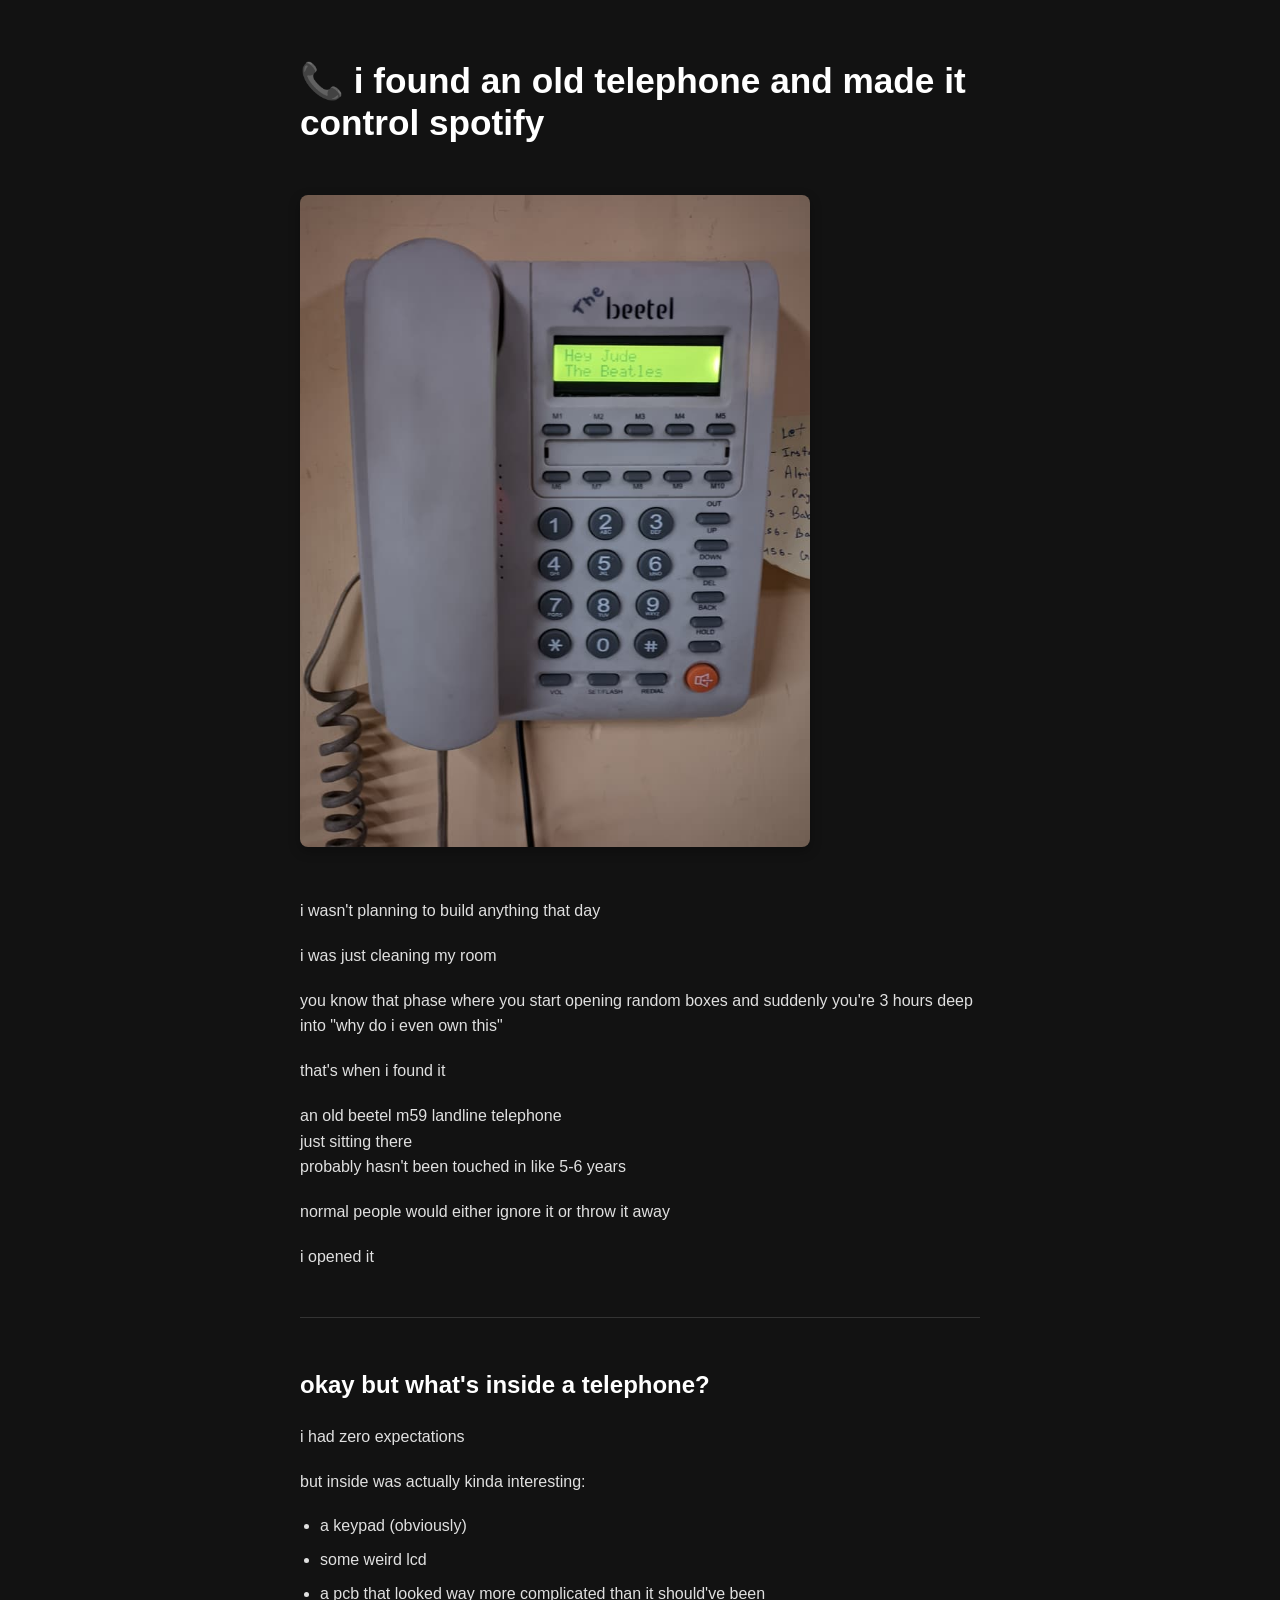
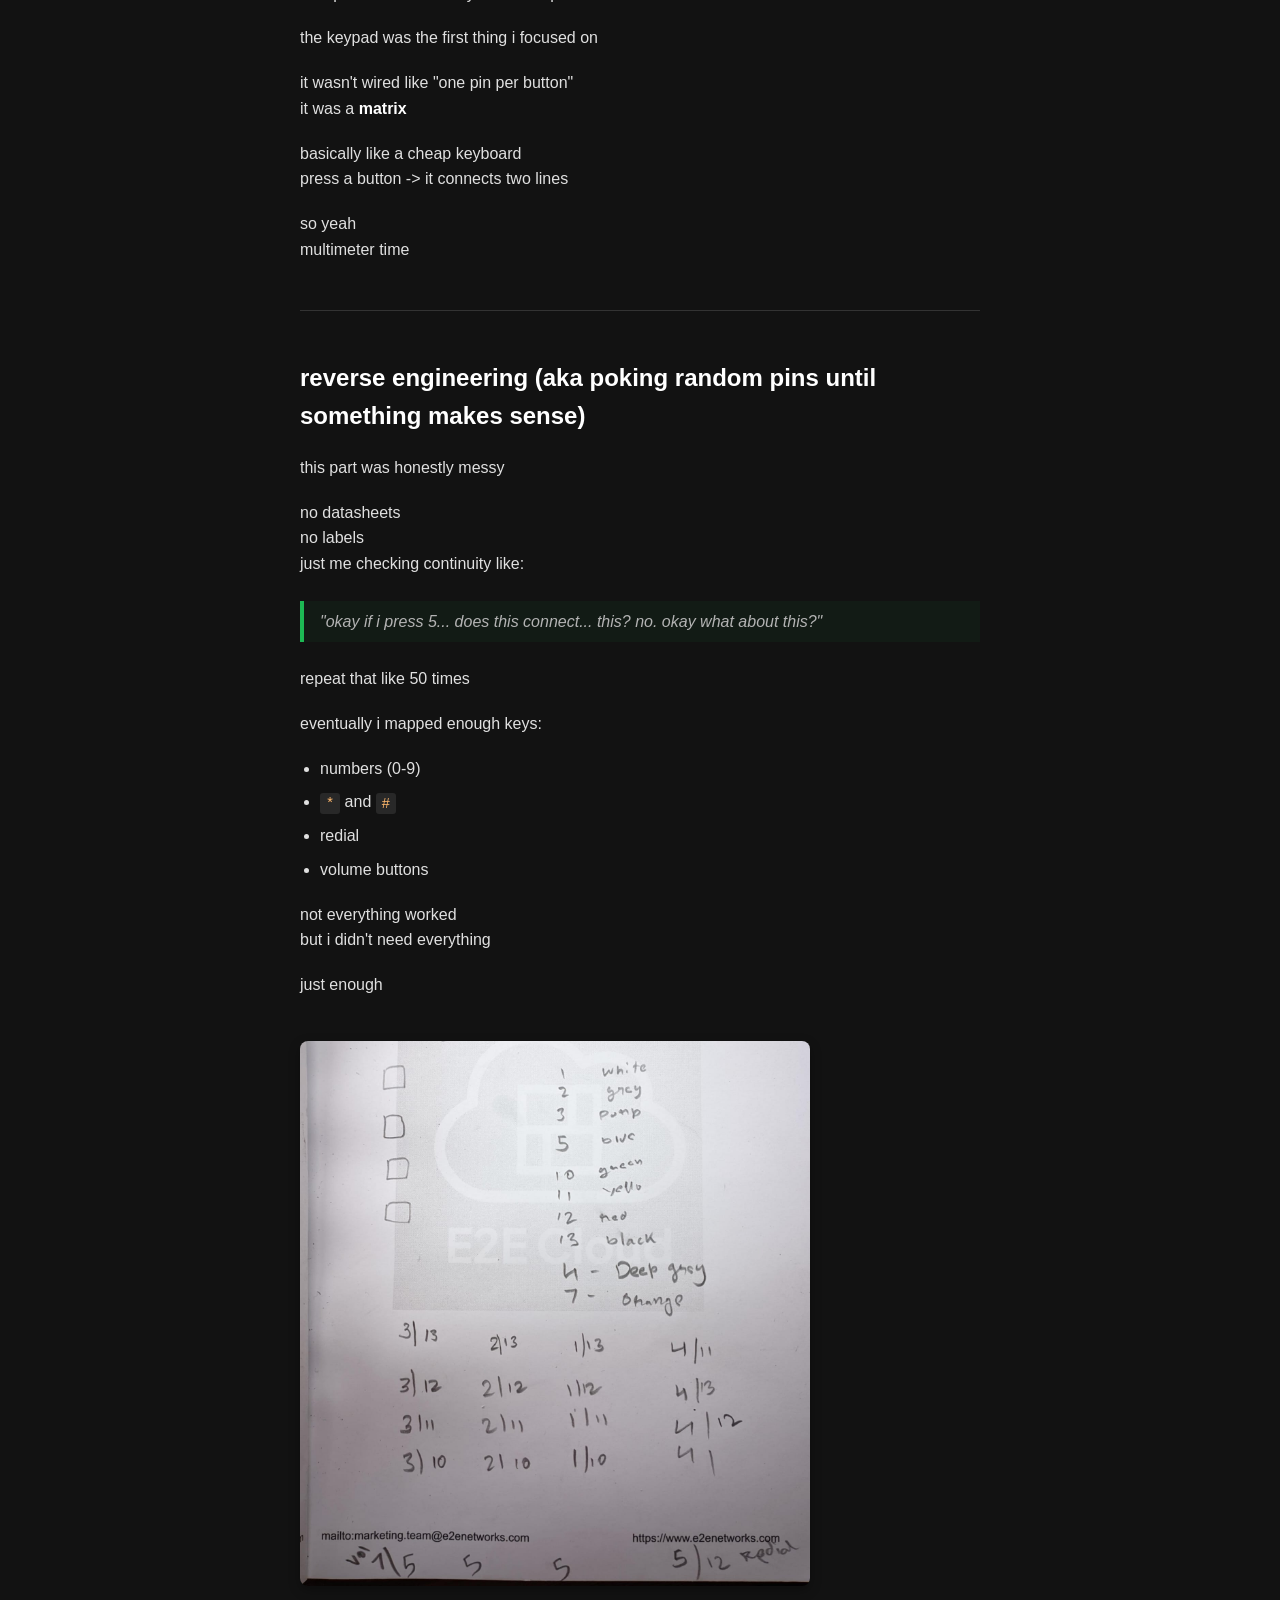
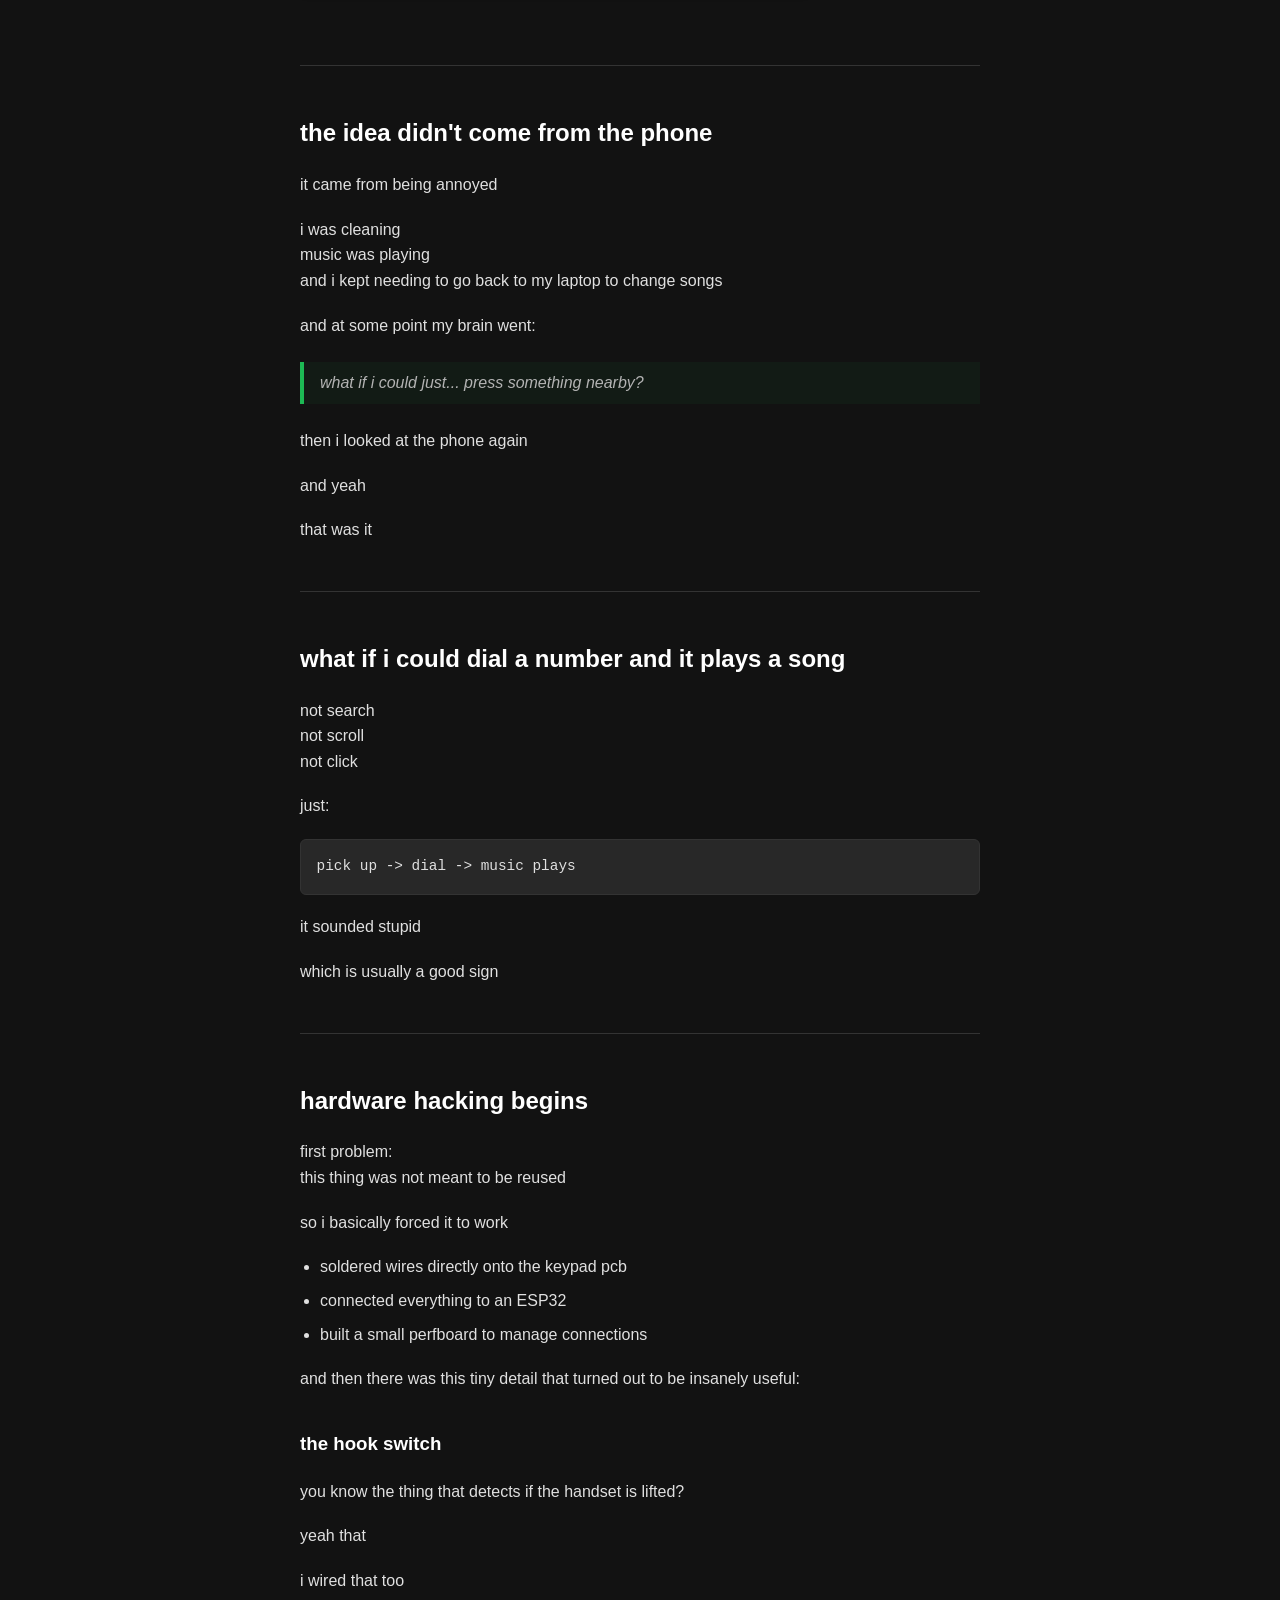
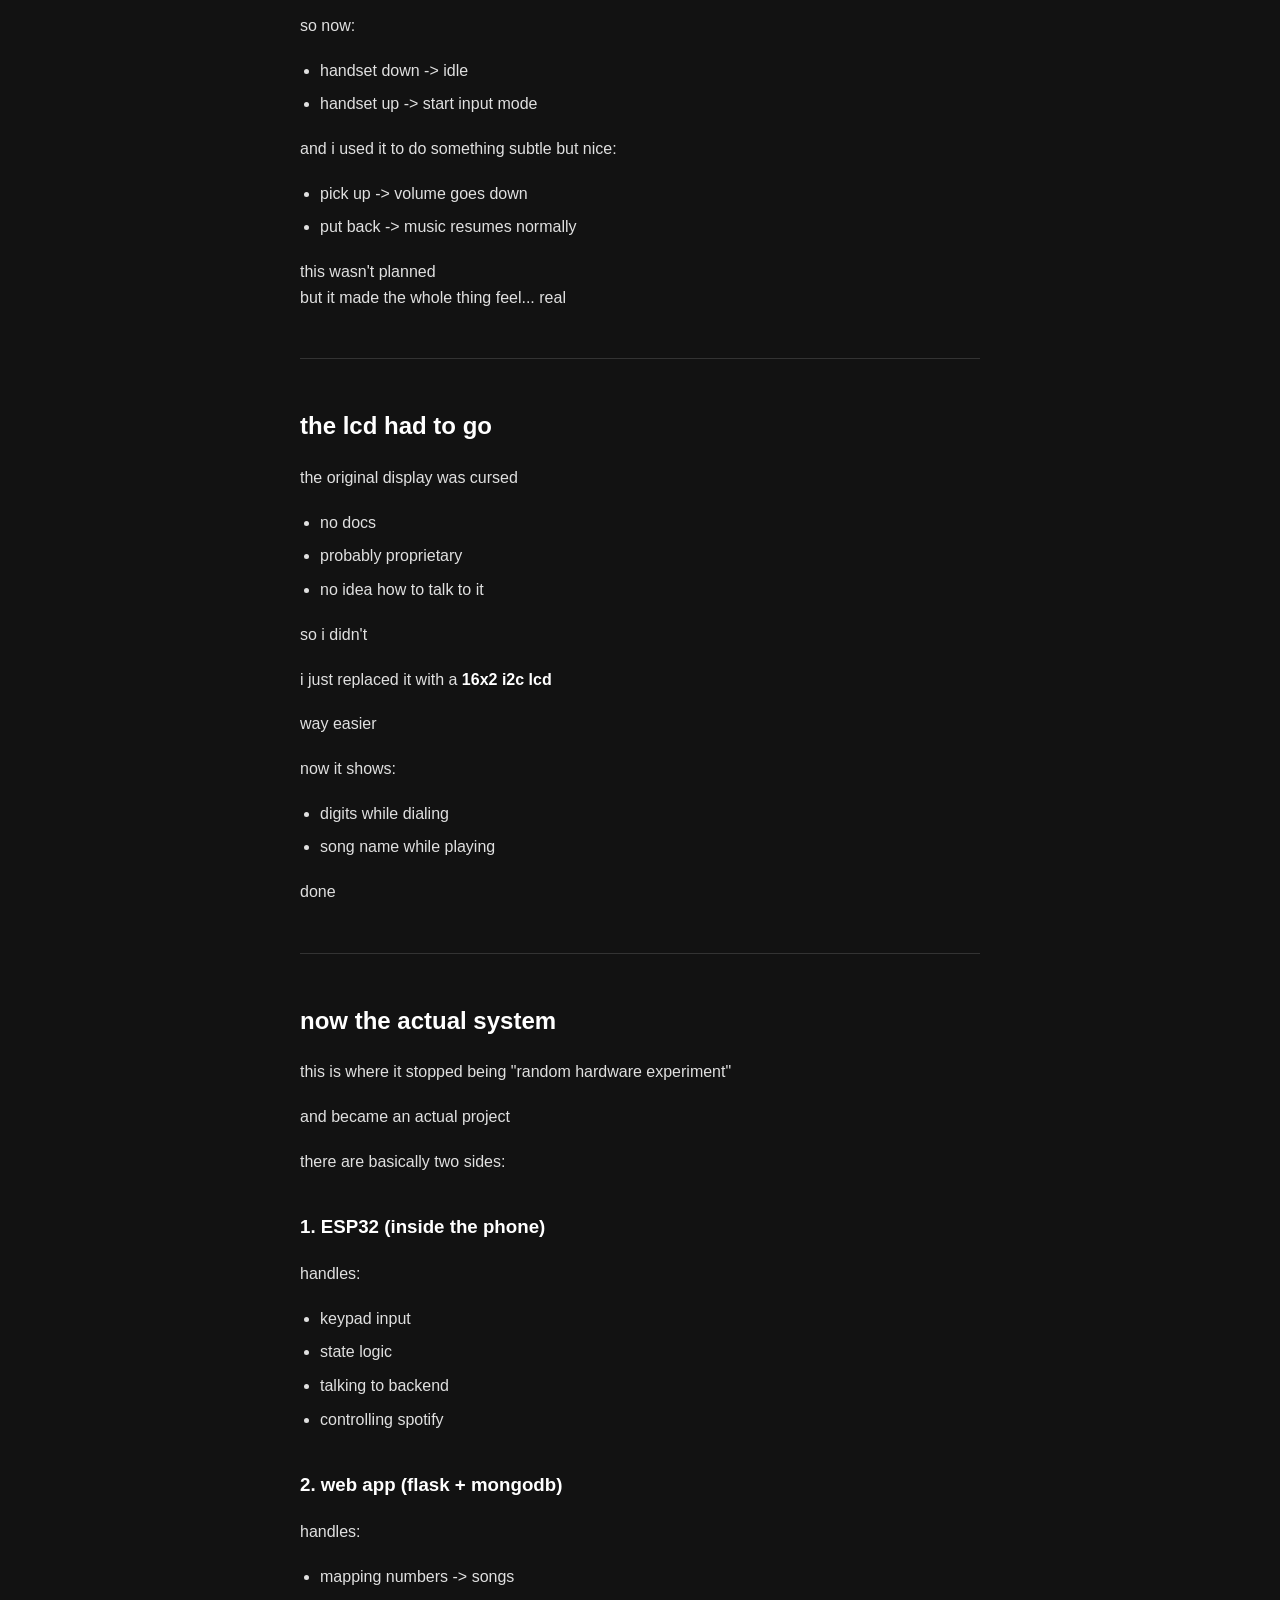
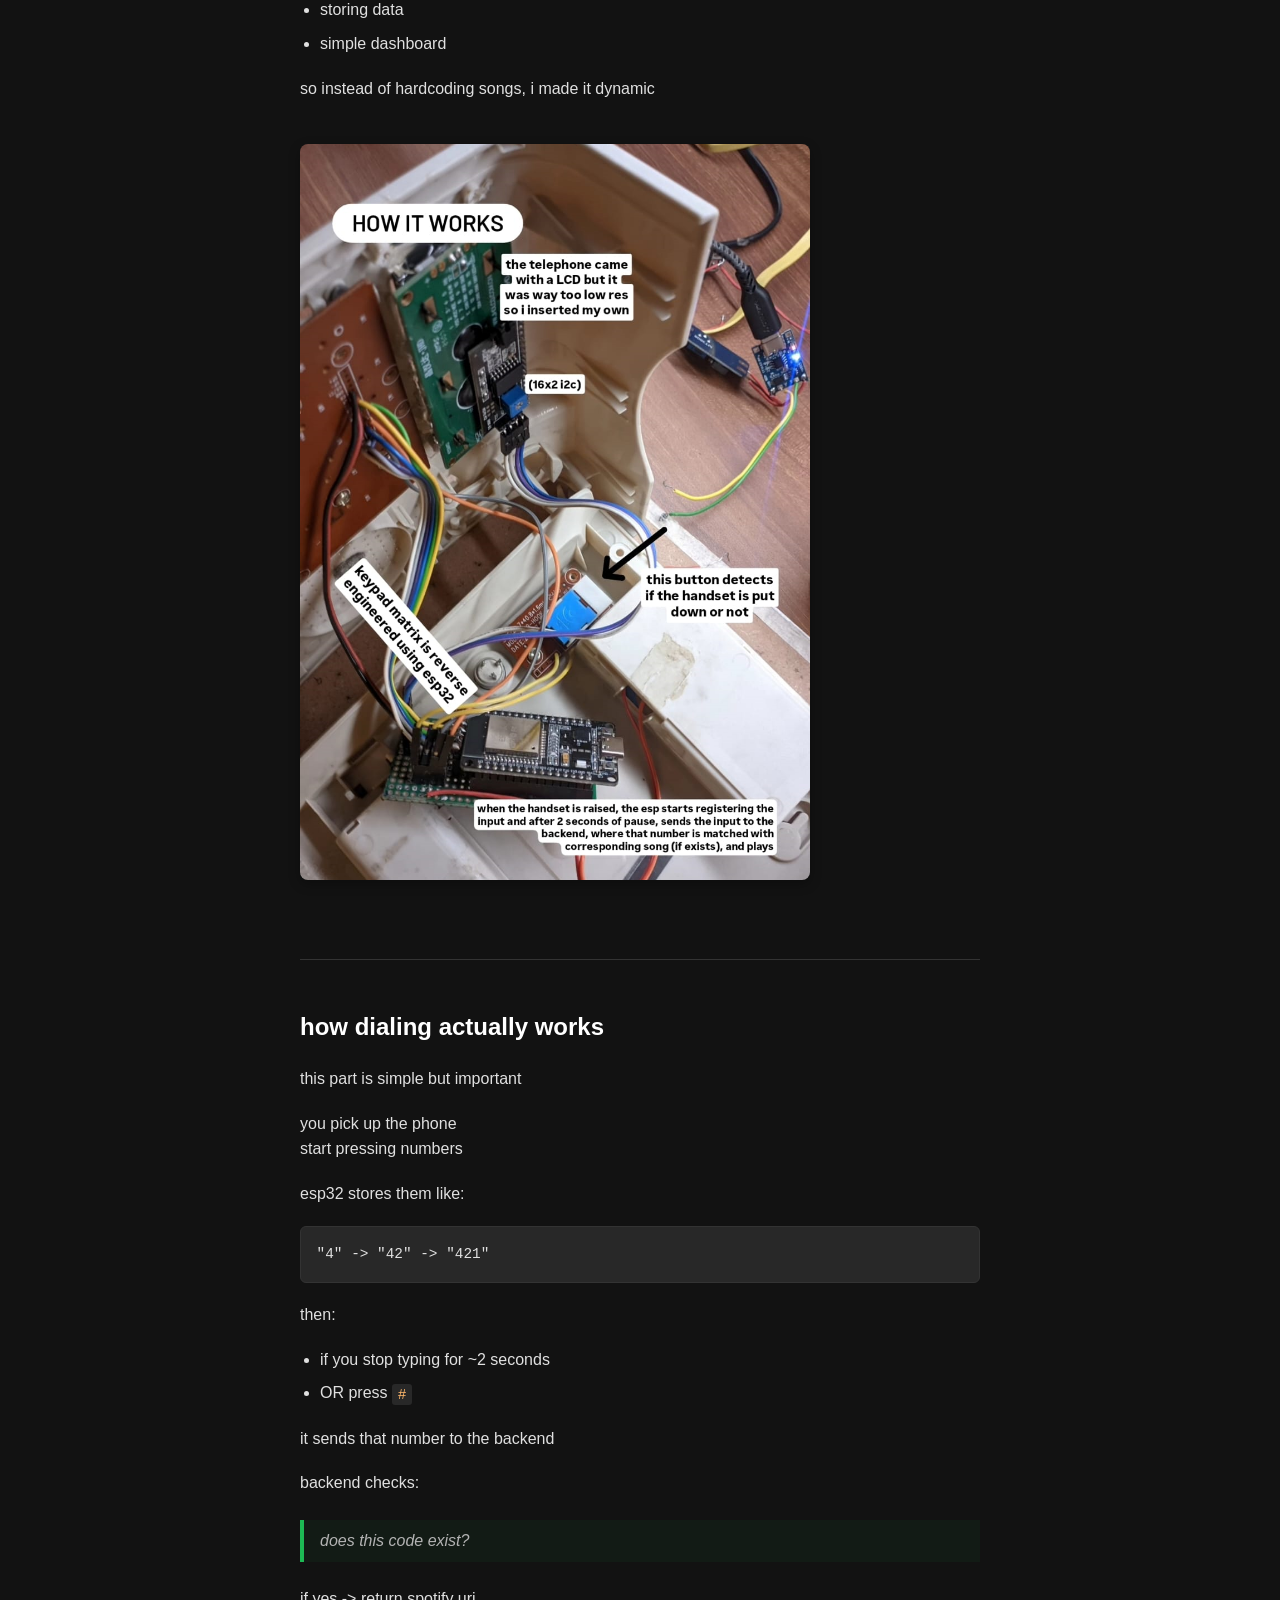
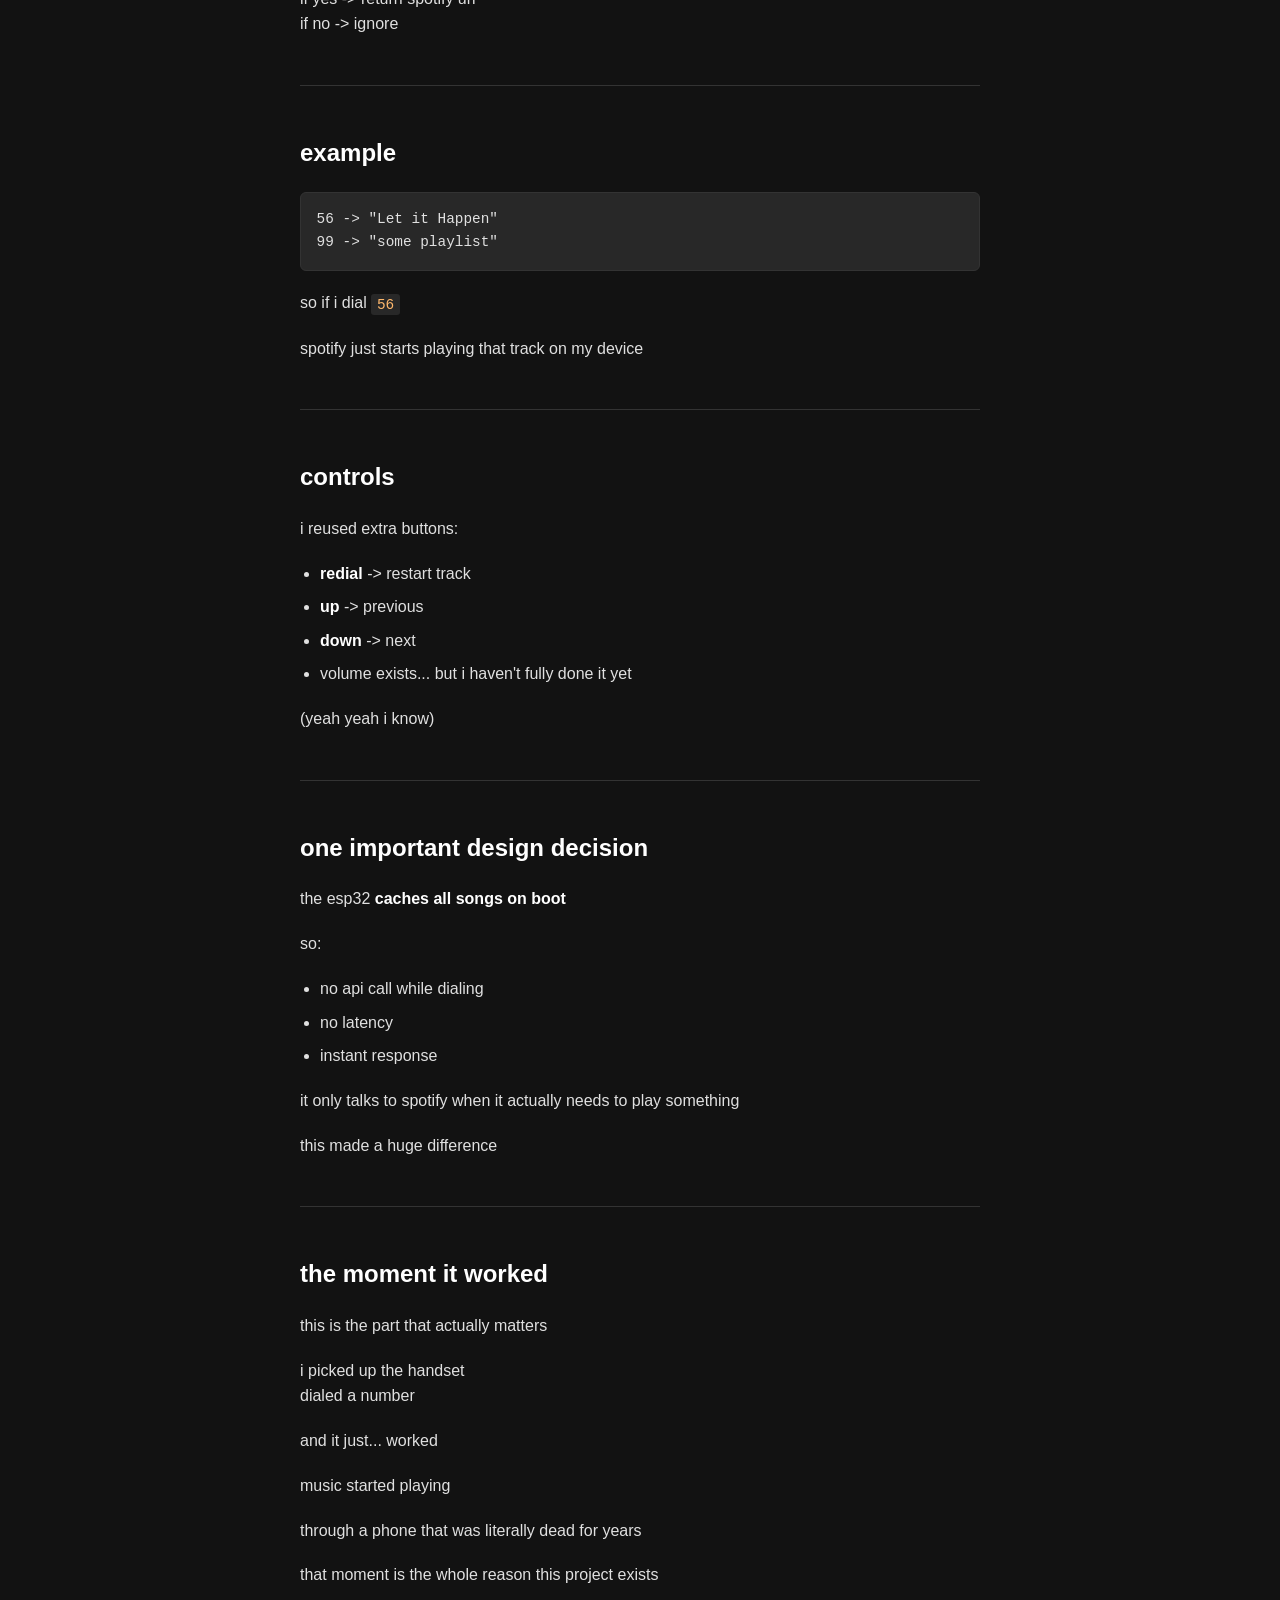
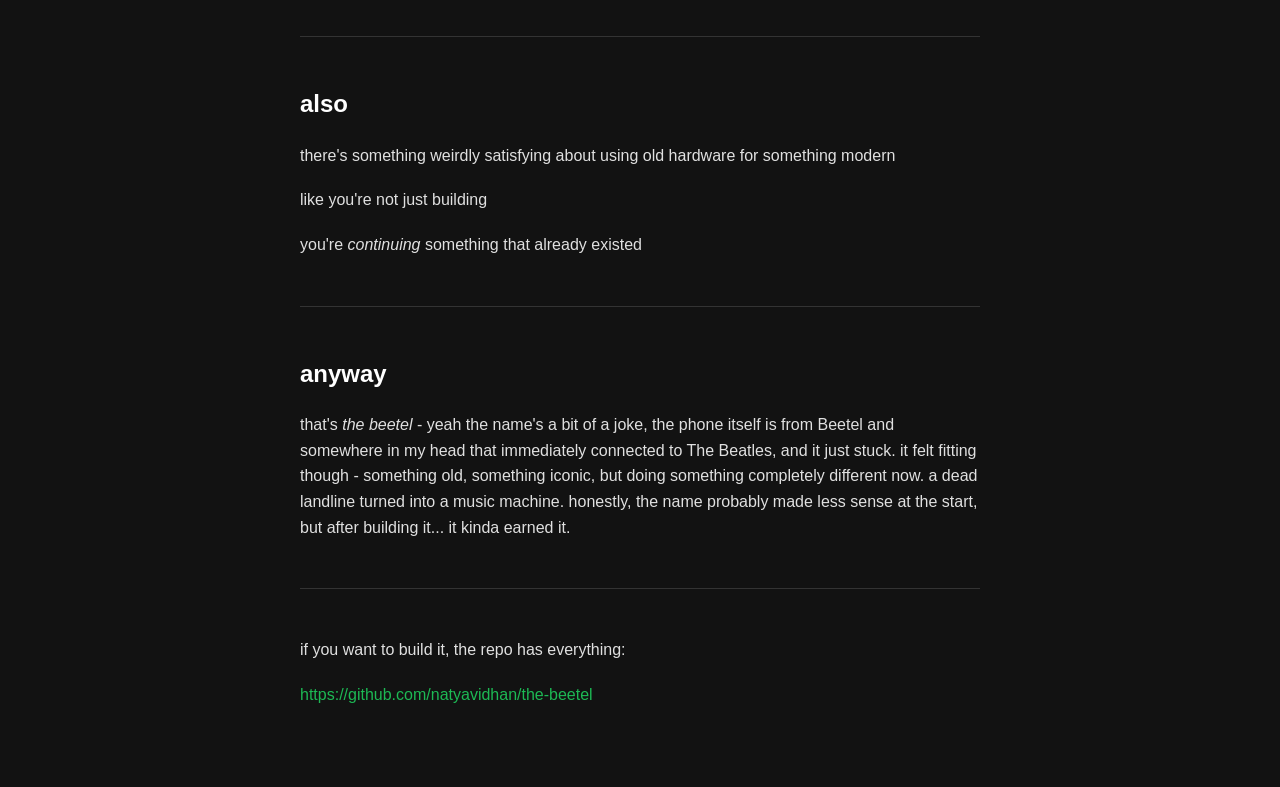
==== index.html @ 9676b518 "init" ====
﻿<!DOCTYPE html>
<html lang="en">
<head>
    <meta charset="UTF-8">
    <meta name="viewport" content="width=device-width, initial-scale=1.0">
    <title>i found an old telephone and made it control spotify</title>
    <style>
        :root {
            --bg-color: #121212;
            --text-color: #e0e0e0;
            --heading-color: #ffffff;
            --accent-color: #1DB954; /* Spotify green */
            --code-bg: #282828;
            --border-color: #333333;
        }
        body {
            background-color: var(--bg-color);
            color: var(--text-color);
            font-family: -apple-system, BlinkMacSystemFont, "Segoe UI", Roboto, Helvetica, Arial, sans-serif;
            line-height: 1.6;
            margin: 0;
            padding: 20px;
            display: flex;
            justify-content: center;
        }
        .container {
            max-width: 680px;
            width: 100%;
            padding: 40px 0;
        }
        h1, h2, h3 {
            color: var(--heading-color);
            margin-top: 2em;
            margin-bottom: 0.75em;
            font-weight: 600;
        }
        h1 {
            font-size: 2.2em;
            line-height: 1.2;
            margin-top: 0;
            color: var(--heading-color);
        }
        p {
            margin: 1.2em 0;
        }
        ul {
            padding-left: 20px;
            margin: 1.2em 0;
        }
        li {
            margin-bottom: 0.5em;
        }
        blockquote {
            border-left: 4px solid var(--accent-color);
            margin: 1.5em 0;
            padding: 0.5em 1em;
            color: #b3b3b3;
            background-color: rgba(29, 185, 84, 0.05);
            font-style: italic;
        }
        pre {
            background-color: var(--code-bg);
            padding: 1.2em;
            border-radius: 6px;
            overflow-x: auto;
            border: 1px solid var(--border-color);
            margin: 1.5em 0;
        }
        code {
            background-color: var(--code-bg);
            padding: 0.2em 0.4em;
            border-radius: 3px;
            font-family: "Courier New", Courier, monospace;
            font-size: 0.9em;
            color: #ffb86c;
        }
        pre code {
            color: inherit;
            background-color: transparent;
            padding: 0;
        }
        hr {
            border: 0;
            border-top: 1px solid var(--border-color);
            margin: 3em 0;
        }
        a {
            color: var(--accent-color);
            text-decoration: none;
            transition: opacity 0.2s ease;
        }
        a:hover {
            opacity: 0.8;
            text-decoration: underline;
        }
        strong {
            color: #ffffff;
        }

        img {
            max-width: 75%;
            border-radius: 8px;
            margin: 1.5em 0;
            box-shadow: 0 4px 12px rgba(0, 0, 0, 0.3);
        }
    </style>
</head>
<body>
    <div class="container">
        <h1>📞 i found an old telephone and made it control spotify</h1>
        <img src="/assets/final.png" alt="Final Project Image">
        
        <p>i wasn't planning to build anything that day</p>
        <p>i was just cleaning my room</p>
        <p>you know that phase where you start opening random boxes and suddenly you're 3 hours deep into "why do i even own this"</p>
        <p>that's when i found it</p>
        
        <p>an old beetel m59 landline telephone<br>
        just sitting there<br>
        probably hasn't been touched in like 5-6 years</p>
        
        <p>normal people would either ignore it or throw it away</p>
        <p>i opened it</p>

        <hr>

        <h2>okay but what's inside a telephone?</h2>
        <p>i had zero expectations</p>
        <p>but inside was actually kinda interesting:</p>
        <ul>
            <li>a keypad (obviously)</li>
            <li>some weird lcd</li>
            <li>a pcb that looked way more complicated than it should've been</li>
        </ul>

        <p>the keypad was the first thing i focused on</p>
        <p>it wasn't wired like "one pin per button"<br>
        it was a <strong>matrix</strong></p>

        <p>basically like a cheap keyboard<br>
        press a button -> it connects two lines</p>

        <p>so yeah<br>
        multimeter time</p>

        <hr>

        <h2>reverse engineering (aka poking random pins until something makes sense)</h2>
        <p>this part was honestly messy</p>
        <p>no datasheets<br>
        no labels<br>
        just me checking continuity like:</p>

        <blockquote>"okay if i press 5... does this connect... this? no. okay what about this?"</blockquote>

        <p>repeat that like 50 times</p>
        <p>eventually i mapped enough keys:</p>

        <ul>
            <li>numbers (0-9)</li>
            <li><code>*</code> and <code>#</code></li>
            <li>redial</li>
            <li>volume buttons</li>
        </ul>

        <p>not everything worked<br>
        but i didn't need everything</p>
        <p>just enough</p>

        <img src="/assets/mapping.png" alt="">

        <hr>

        <h2>the idea didn't come from the phone</h2>
        <p>it came from being annoyed</p>
        
        <p>i was cleaning<br>
        music was playing<br>
        and i kept needing to go back to my laptop to change songs</p>

        <p>and at some point my brain went:</p>

        <blockquote>what if i could just... press something nearby?</blockquote>

        <p>then i looked at the phone again</p>
        <p>and yeah</p>
        <p>that was it</p>

        <hr>

        <h2>what if i could dial a number and it plays a song</h2>
        <p>not search<br>
        not scroll<br>
        not click</p>

        <p>just:</p>

        <pre><code>pick up -> dial -> music plays</code></pre>

        <p>it sounded stupid</p>
        <p>which is usually a good sign</p>

        <hr>

        <h2>hardware hacking begins</h2>
        
        <p>first problem:<br>
        this thing was not meant to be reused</p>

        <p>so i basically forced it to work</p>
        <ul>
            <li>soldered wires directly onto the keypad pcb</li>
            <li>connected everything to an ESP32</li>
            <li>built a small perfboard to manage connections</li>
        </ul>

        <p>and then there was this tiny detail that turned out to be insanely useful:</p>

        <h3>the hook switch</h3>

        <p>you know the thing that detects if the handset is lifted?</p>
        <p>yeah that</p>
        <p>i wired that too</p>

        <p>so now:</p>
        <ul>
            <li>handset down -> idle</li>
            <li>handset up -> start input mode</li>
        </ul>

        <p>and i used it to do something subtle but nice:</p>
        <ul>
            <li>pick up -> volume goes down</li>
            <li>put back -> music resumes normally</li>
        </ul>

        <p>this wasn't planned<br>
        but it made the whole thing feel... real</p>

        <hr>

        <h2>the lcd had to go</h2>

        <p>the original display was cursed</p>
        <ul>
            <li>no docs</li>
            <li>probably proprietary</li>
            <li>no idea how to talk to it</li>
        </ul>

        <p>so i didn't</p>

        <p>i just replaced it with a <strong>16x2 i2c lcd</strong></p>

        <p>way easier</p>

        <p>now it shows:</p>
        <ul>
            <li>digits while dialing</li>
            <li>song name while playing</li>
        </ul>

        <p>done</p>

        <hr>

        <h2>now the actual system</h2>

        <p>this is where it stopped being "random hardware experiment"</p>
        <p>and became an actual project</p>

        <p>there are basically two sides:</p>

        <h3>1. ESP32 (inside the phone)</h3>
        <p>handles:</p>
        <ul>
            <li>keypad input</li>
            <li>state logic</li>
            <li>talking to backend</li>
            <li>controlling spotify</li>
        </ul>

        <h3>2. web app (flask + mongodb)</h3>
        <p>handles:</p>
        <ul>
            <li>mapping numbers -> songs</li>
            <li>storing data</li>
            <li>simple dashboard</li>
        </ul>

        <p>so instead of hardcoding songs, i made it dynamic</p>

        <img src="/assets/works.png" alt="">

        <hr>

        <h2>how dialing actually works</h2>

        <p>this part is simple but important</p>
        
        <p>you pick up the phone<br>
        start pressing numbers</p>

        <p>esp32 stores them like:</p>

        <pre><code>"4" -> "42" -> "421"</code></pre>

        <p>then:</p>
        <ul>
            <li>if you stop typing for ~2 seconds</li>
            <li>OR press <code>#</code></li>
        </ul>

        <p>it sends that number to the backend</p>

        <p>backend checks:</p>
        <blockquote>does this code exist?</blockquote>

        <p>if yes -> return spotify uri<br>
        if no -> ignore</p>

        <hr>

        <h2>example</h2>

        <pre><code>56 -> "Let it Happen"
99 -> "some playlist"</code></pre>

        <p>so if i dial <code>56</code></p>
        <p>spotify just starts playing that track on my device</p>
        
        <hr>

        <h2>controls</h2>
        <p>i reused extra buttons:</p>
        <ul>
            <li><strong>redial</strong> -> restart track</li>
            <li><strong>up</strong> -> previous</li>
            <li><strong>down</strong> -> next</li>
            <li>volume exists... but i haven't fully done it yet</li>
        </ul>

        <p>(yeah yeah i know)</p>

        <hr>

        <h2>one important design decision</h2>
        <p>the esp32 <strong>caches all songs on boot</strong></p>
        <p>so:</p>
        <ul>
            <li>no api call while dialing</li>
            <li>no latency</li>
            <li>instant response</li>
        </ul>

        <p>it only talks to spotify when it actually needs to play something</p>
        <p>this made a huge difference</p>

        <hr>

        <h2>the moment it worked</h2>
        <p>this is the part that actually matters</p>

        <p>i picked up the handset<br>
        dialed a number</p>

        <p>and it just... worked</p>
        <p>music started playing</p>
        <p>through a phone that was literally dead for years</p>

        <p>that moment is the whole reason this project exists</p>

        <hr>

        <h2>also</h2>
        <p>there's something weirdly satisfying about using old hardware for something modern</p>
        
        <p>like you're not just building</p>
        <p>you're <em>continuing</em> something that already existed</p>

        <hr>

        <h2>anyway</h2>
        <p>that's <em>the beetel</em> - yeah the name's a bit of a joke, the phone itself is from Beetel and somewhere in my head that immediately connected to The Beatles, and it just stuck. it felt fitting though - something old, something iconic, but doing something completely different now. a dead landline turned into a music machine. honestly, the name probably made less sense at the start, but after building it... it kinda earned it.</p>

        <hr>

        <p>if you want to build it, the repo has everything:</p>
        <p><a href="https://github.com/natyavidhan/the-beetel">https://github.com/natyavidhan/the-beetel</a></p>

    </div>
</body>
</html>
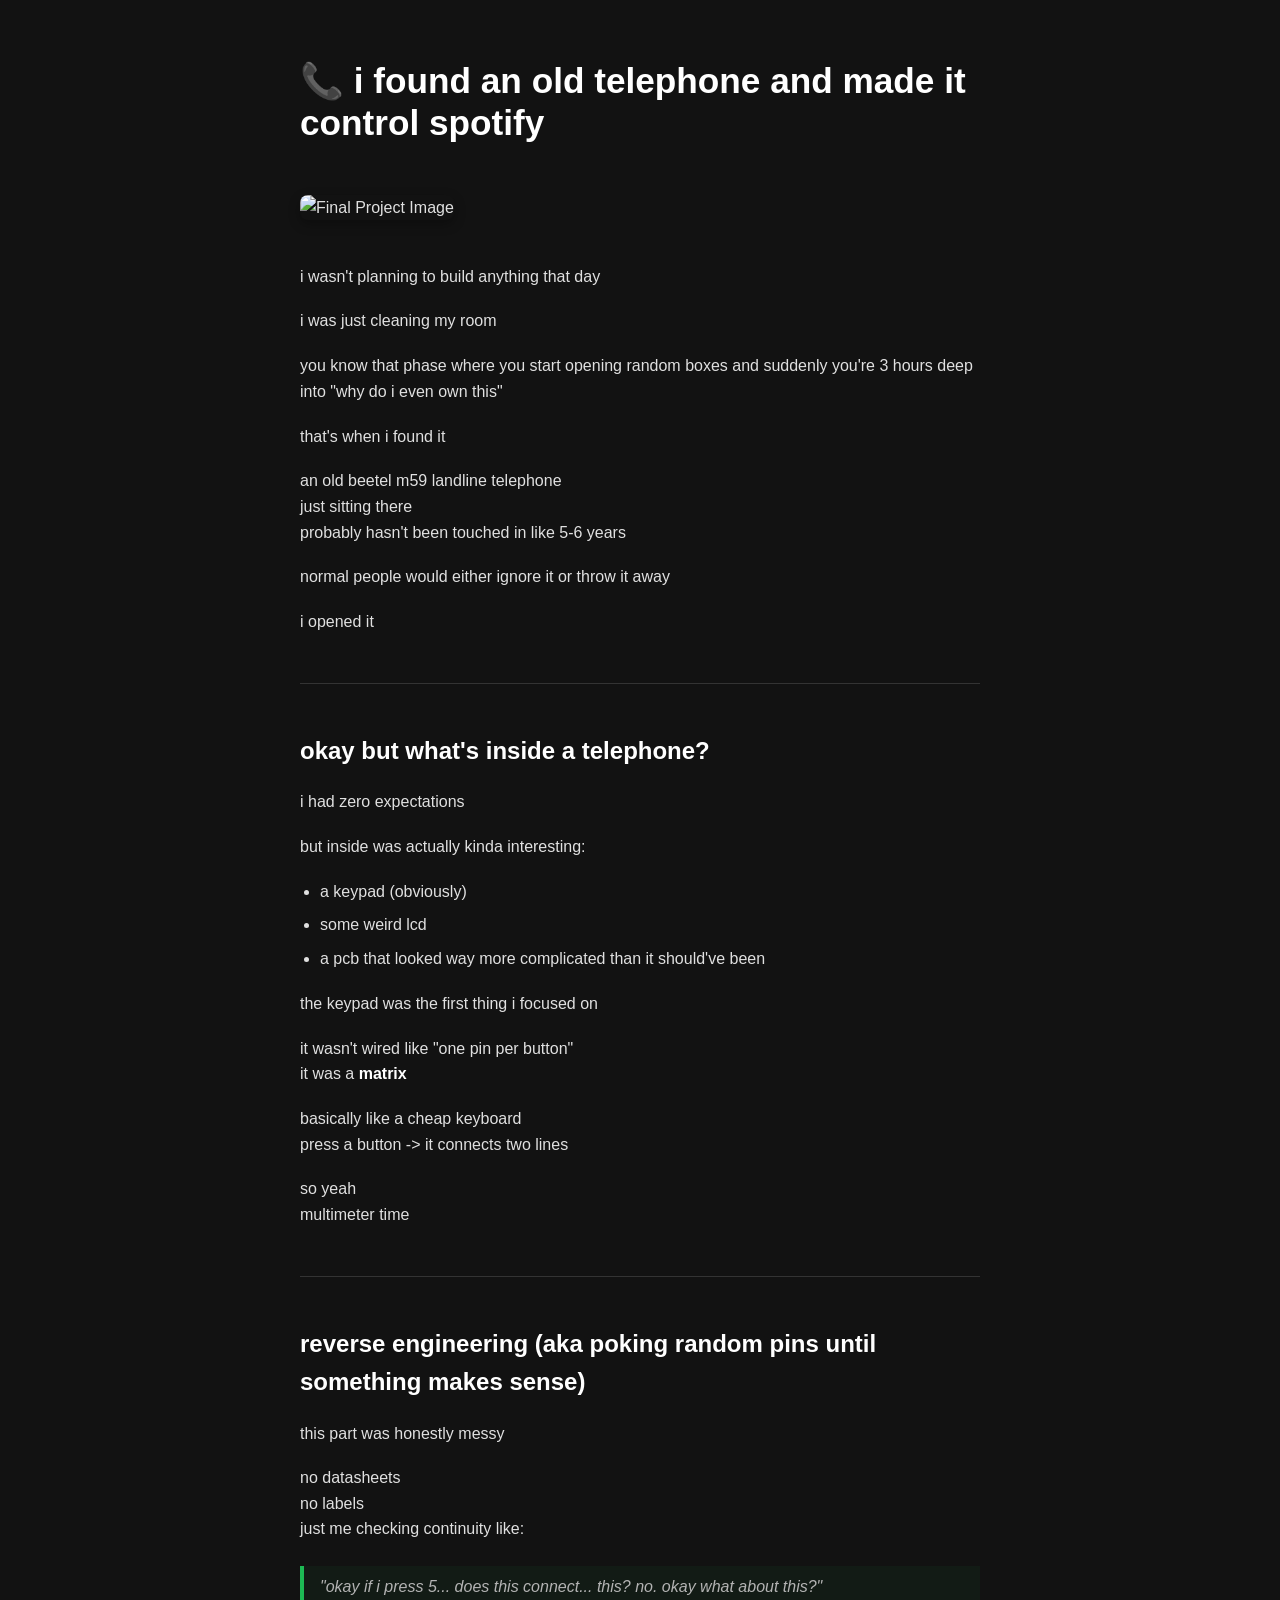
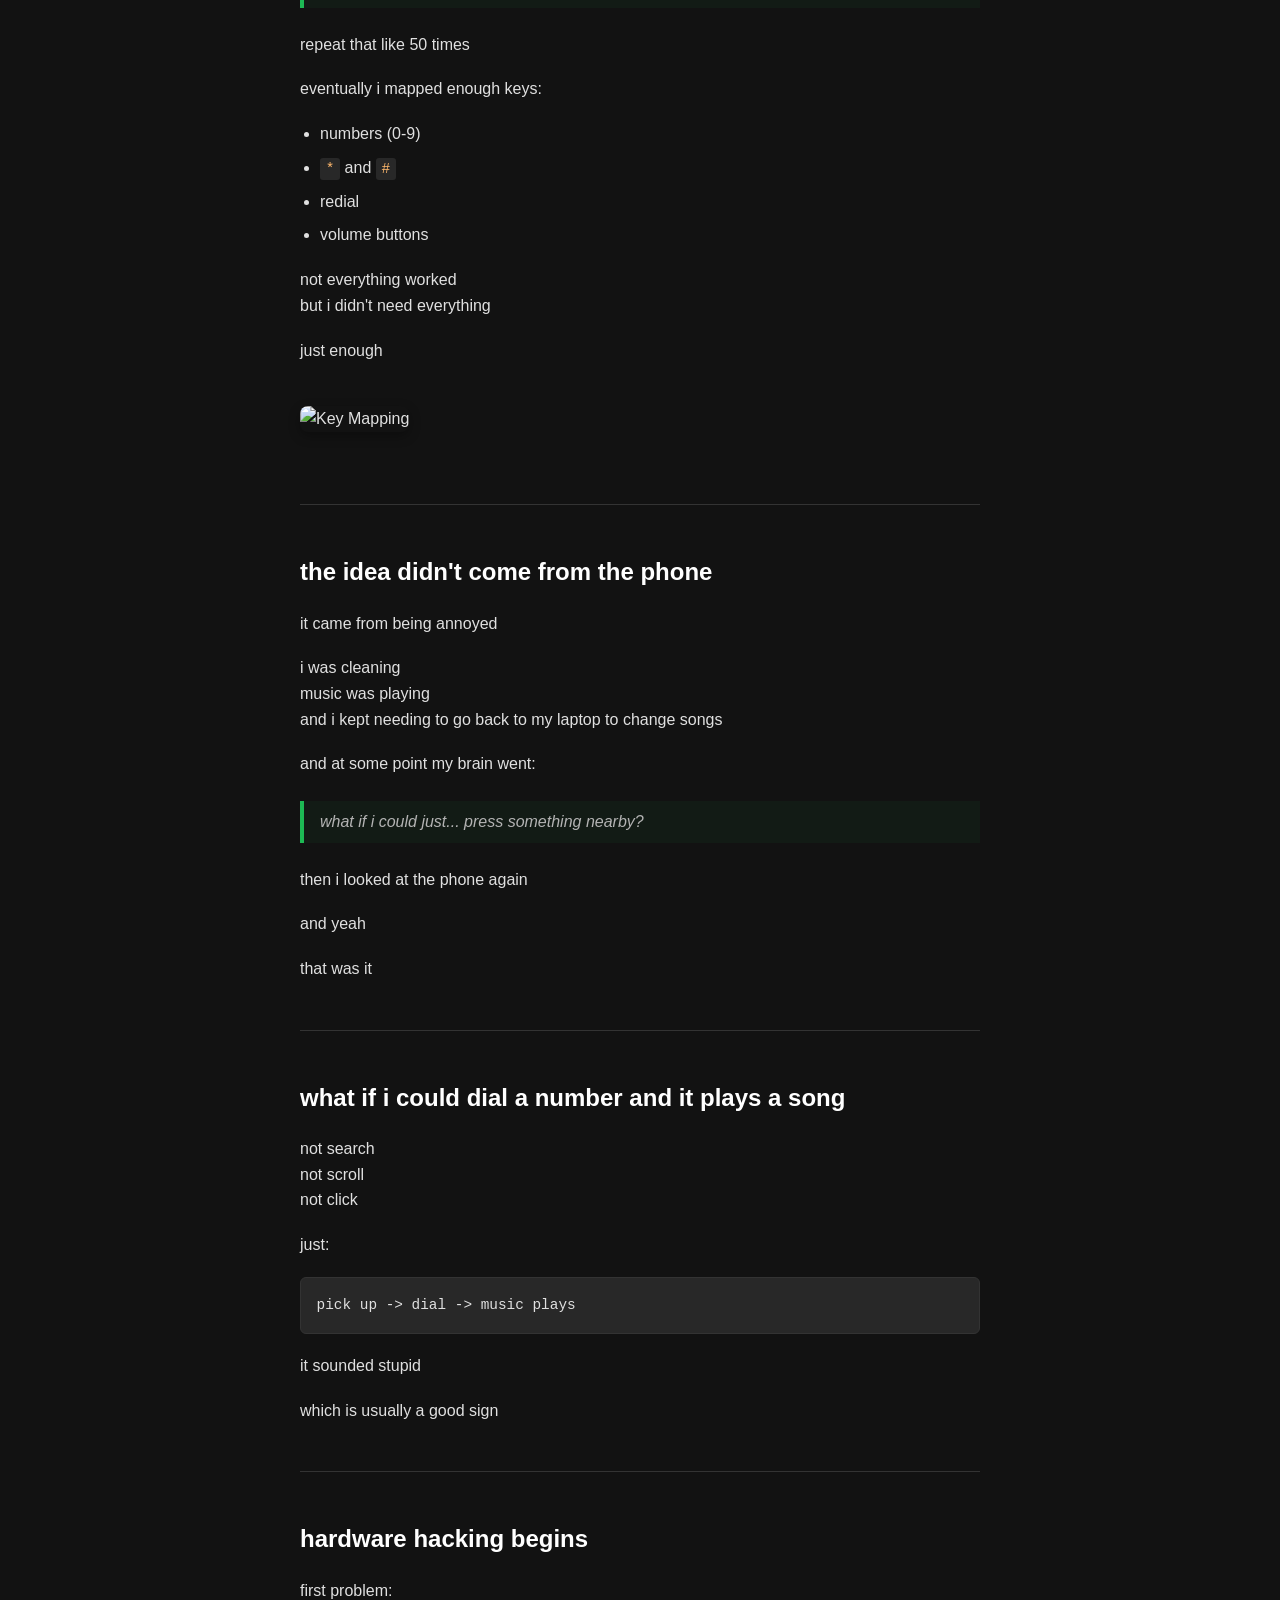
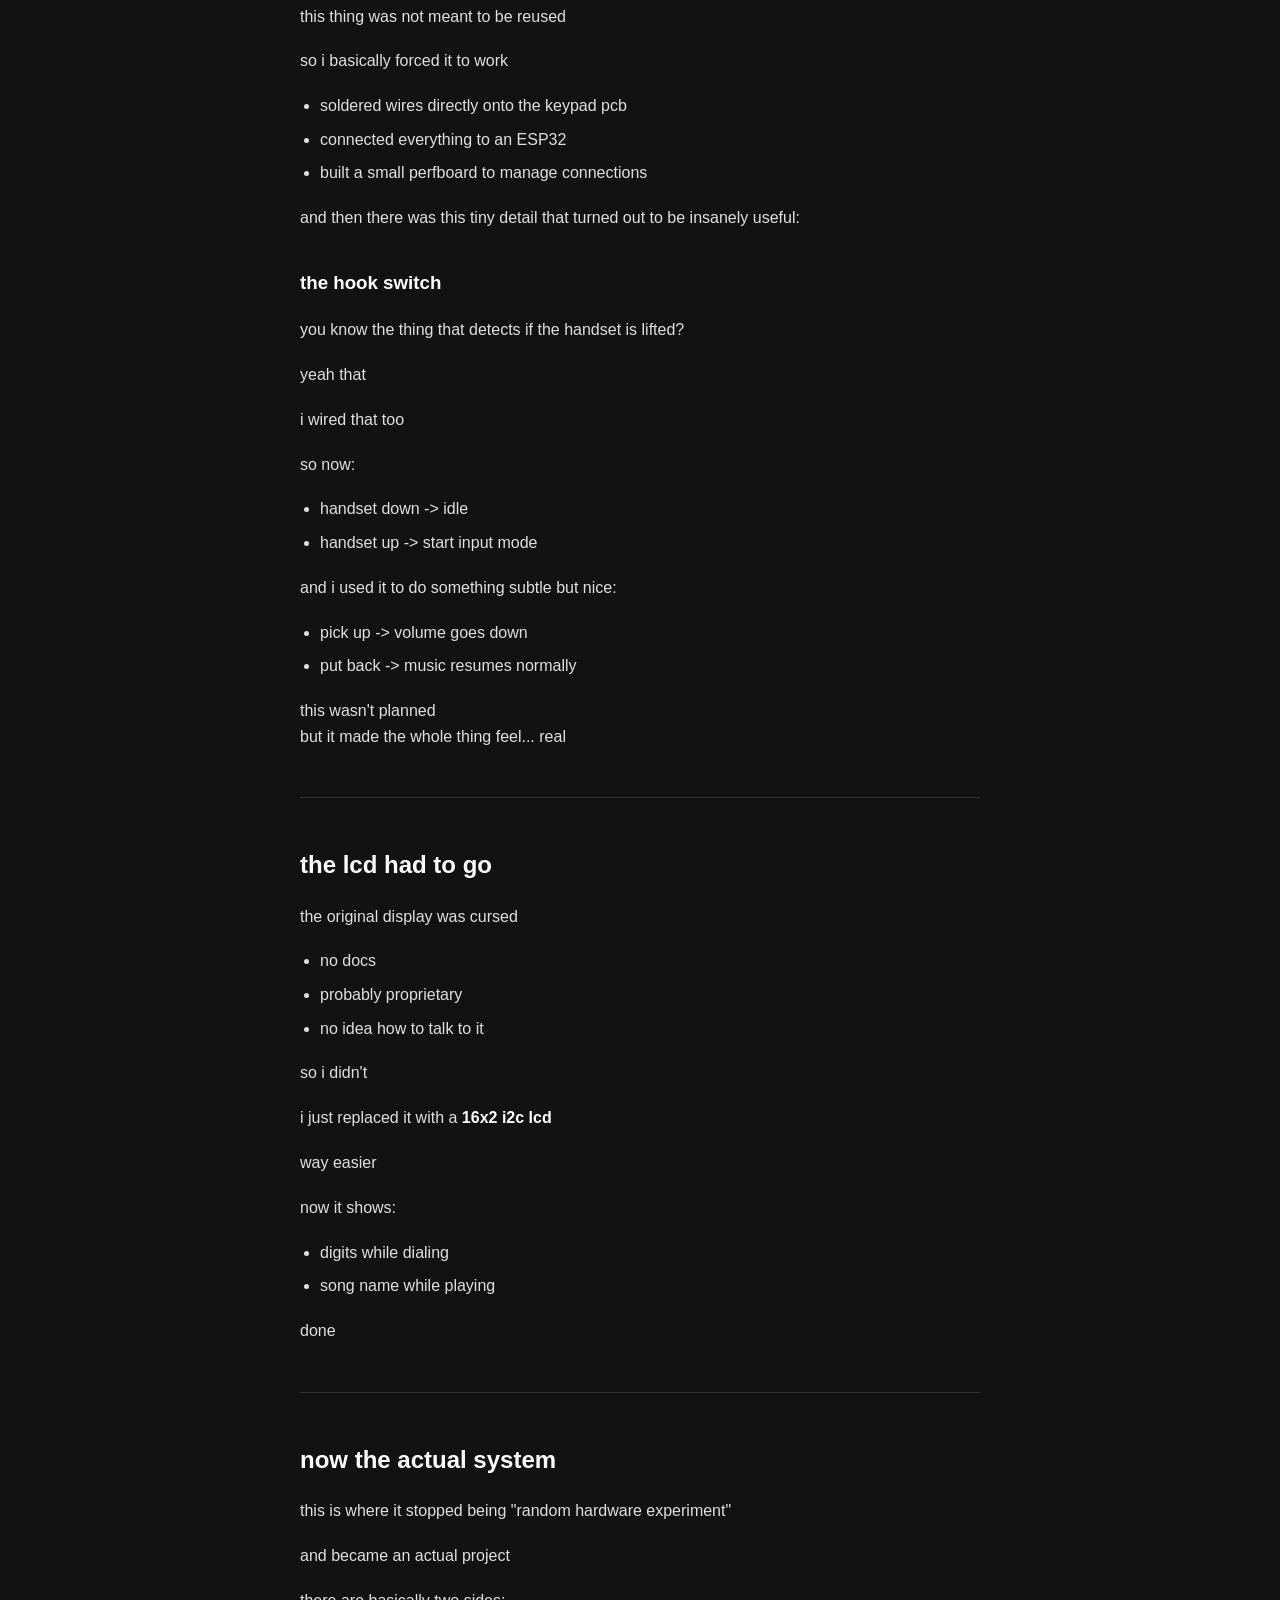
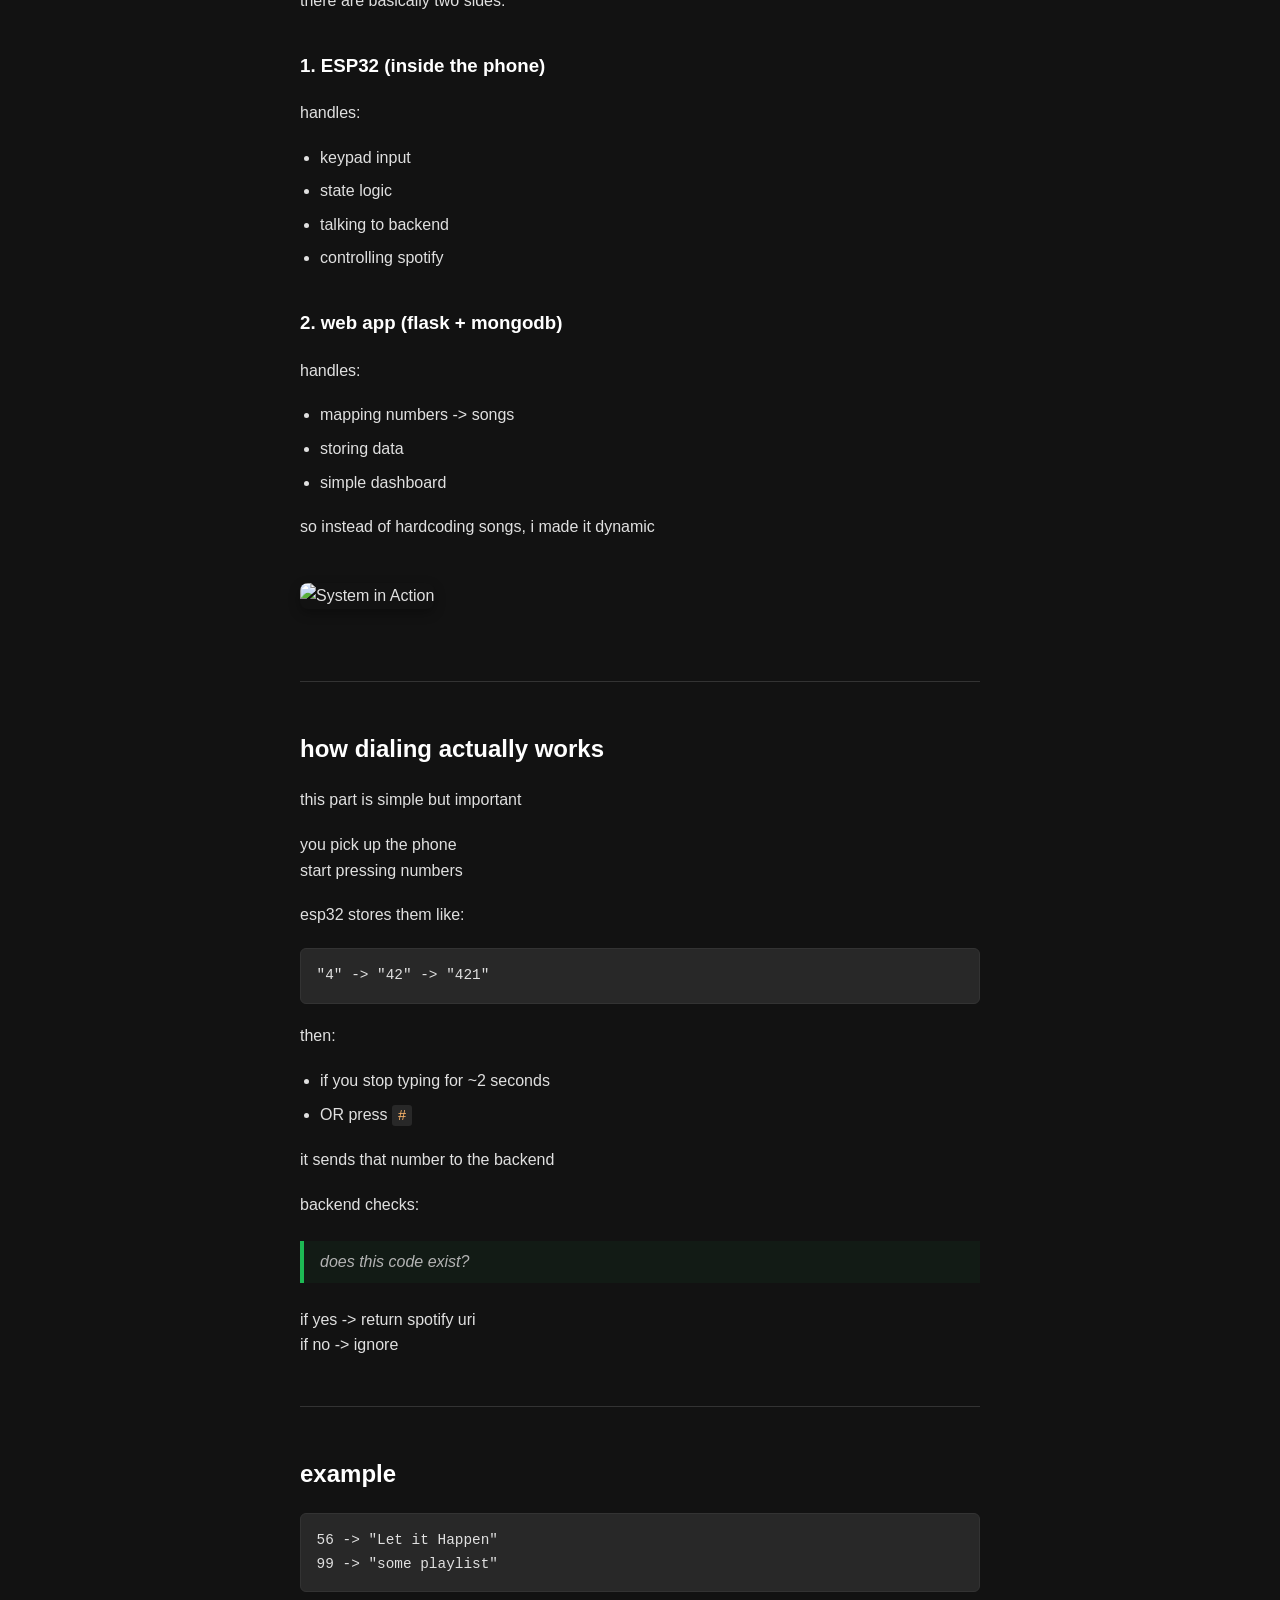
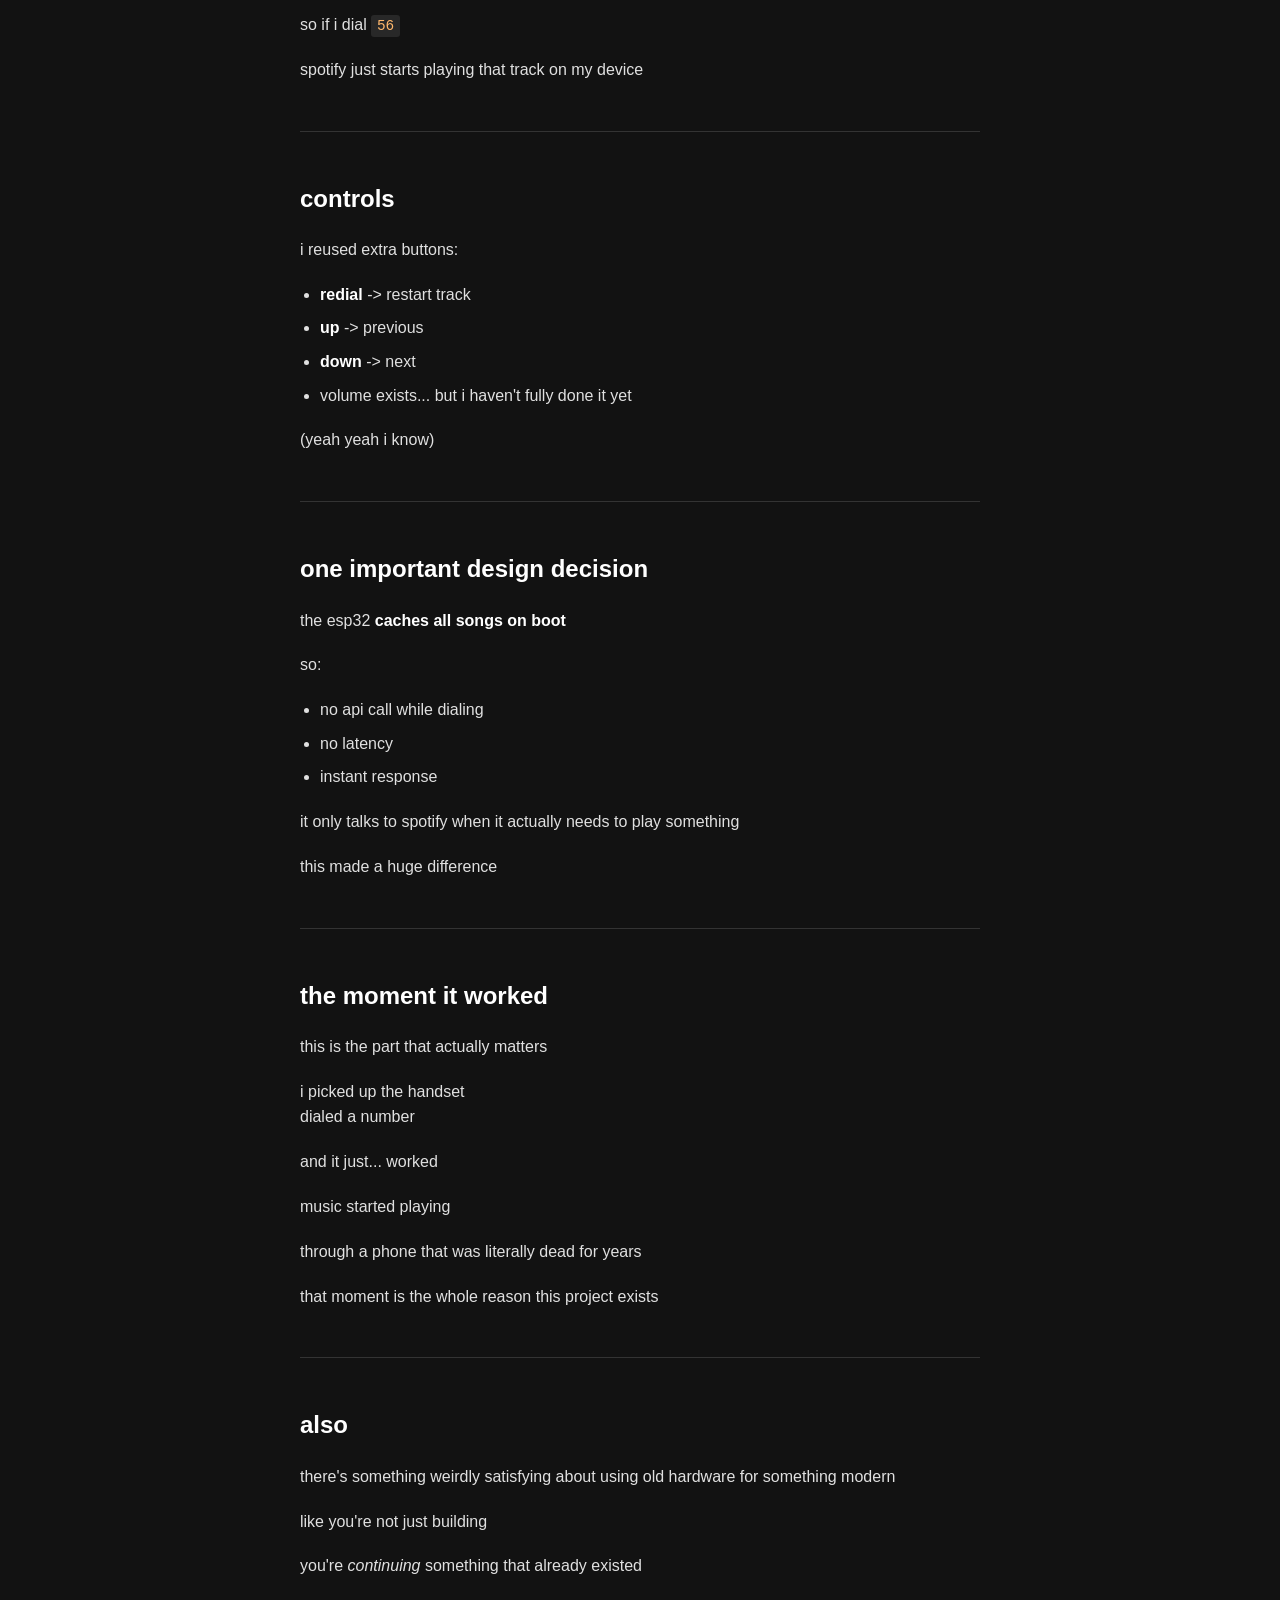
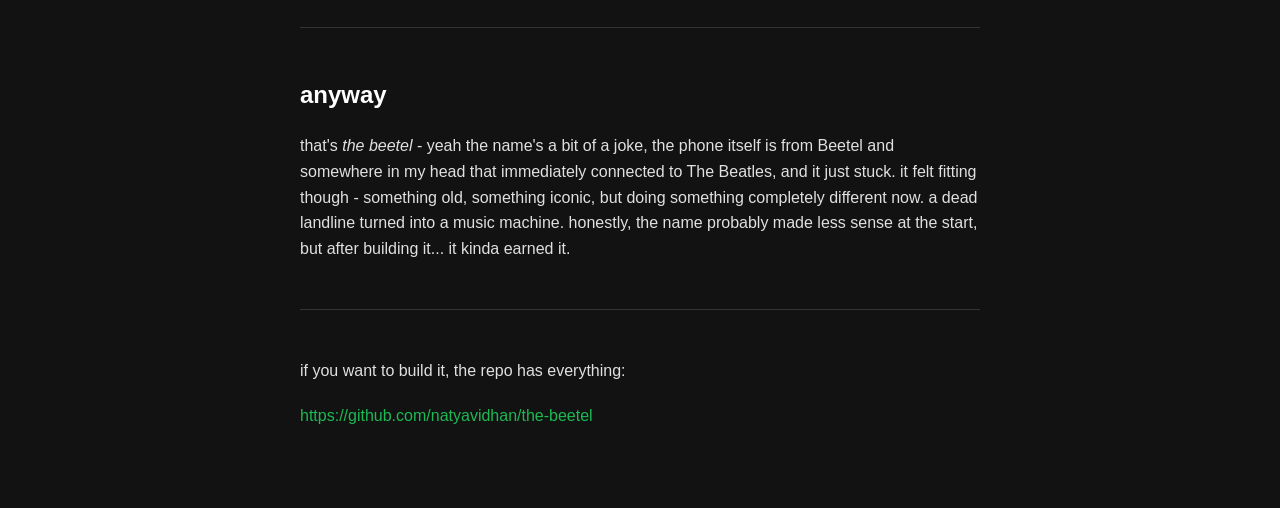
==== commit 475bff39: "img ref fix" ====
--- a/index.html
+++ b/index.html
@@ -108,7 +108,7 @@
 <body>
     <div class="container">
         <h1>📞 i found an old telephone and made it control spotify</h1>
-        <img src="/assets/final.png" alt="Final Project Image">
+        <img src="/the-beetel/assets/final.png" alt="Final Project Image">
         
         <p>i wasn't planning to build anything that day</p>
         <p>i was just cleaning my room</p>
@@ -167,7 +167,7 @@
         but i didn't need everything</p>
         <p>just enough</p>
 
-        <img src="/assets/mapping.png" alt="">
+        <img src="/the-beetel/assets/mapping.png" alt="Key Mapping">
 
         <hr>
 
@@ -290,7 +290,7 @@
 
         <p>so instead of hardcoding songs, i made it dynamic</p>
 
-        <img src="/assets/works.png" alt="">
+        <img src="/the-beetel/assets/works.png" alt="System in Action">
 
         <hr>
 
